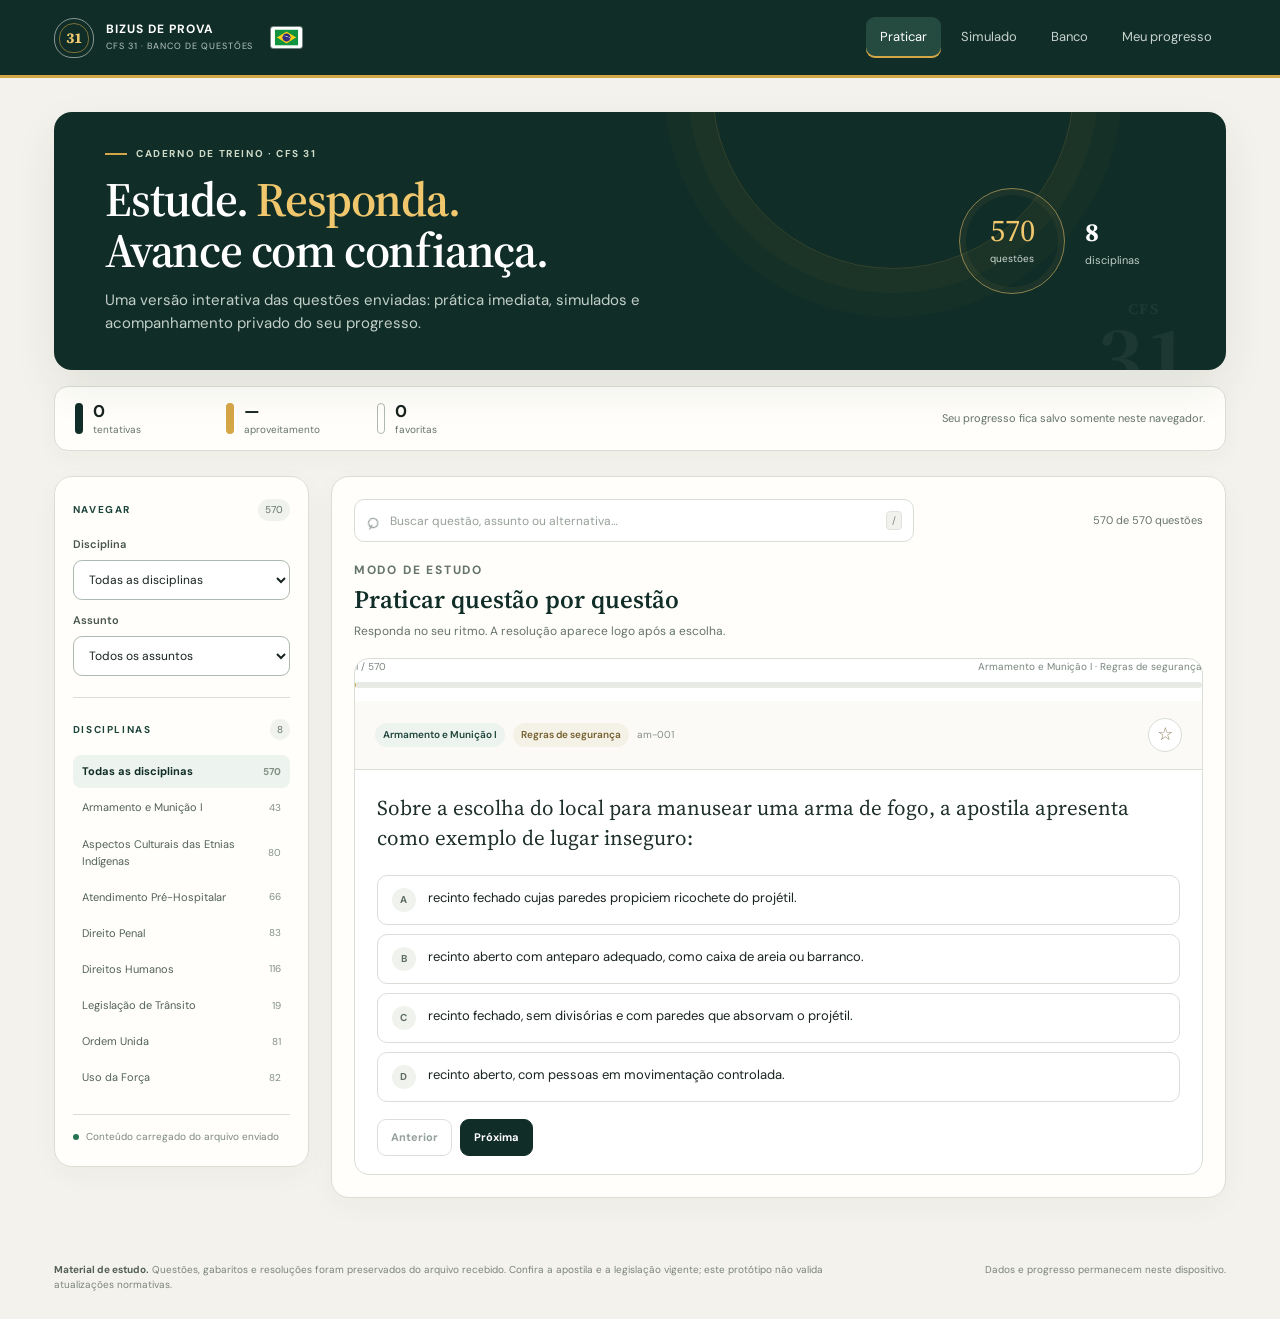
==== index.html @ 0a7d1562 "Publica app interativo de questões do CFS 31" ====
<!doctype html>
<html lang="pt-BR">
<head>
  <meta charset="utf-8">
  <meta name="viewport" content="width=device-width, initial-scale=1">
  <meta name="theme-color" content="#102d27">
  <meta name="description" content="Banco interativo de questões do CFS 31: pratique, faça simulados e acompanhe seu progresso.">
  <title>Banco de Questões — CFS 31</title>
  <link rel="icon" type="image/jpeg" href="assets/brazil-flag.jpg">
  <link rel="stylesheet" href="styles.css">
  <script defer src="app.js"></script>
</head>
<body>
  <header class="topbar">
    <a class="brand" href="#inicio" aria-label="Banco de Questões CFS 31, início">
      <span class="brand-mark"><span>31</span></span>
      <span class="brand-name"><strong>BIZUS DE PROVA</strong><small>CFS 31 · BANCO DE QUESTÕES</small></span>
      <img class="flag" src="assets/brazil-flag.jpg" alt="" width="33" height="23">
    </a>
    <nav class="main-nav" aria-label="Navegação principal">
      <button class="nav-tab is-active" type="button" aria-current="page" data-view="practice">Praticar</button>
      <button class="nav-tab" type="button" data-view="simulado">Simulado</button>
      <button class="nav-tab" type="button" data-view="bank">Banco</button>
      <button class="nav-tab" type="button" data-view="progress">Meu progresso</button>
    </nav>
  </header>

  <main id="inicio" class="page-shell">
    <section class="hero" aria-labelledby="hero-title">
      <div class="hero-copy">
        <p class="eyebrow"><span class="eyebrow-line"></span> CADERNO DE TREINO · CFS 31</p>
        <h1 id="hero-title">Estude. <em>Responda.</em><br>Avance com confiança.</h1>
        <p>Uma versão interativa das questões enviadas: prática imediata, simulados e acompanhamento privado do seu progresso.</p>
      </div>
      <div class="hero-score" aria-label="Quantidade de questões e disciplinas">
        <div class="hero-score-ring"><span id="hero-total">—</span><small>questões</small></div>
        <div class="hero-subjects"><strong id="hero-subjects">—</strong><span>disciplinas</span></div>
      </div>
      <div class="hero-index" aria-hidden="true">CFS<br><b>31</b></div>
    </section>

    <section class="quick-stats" aria-label="Resumo do seu progresso">
      <div class="quick-stat"><span class="stat-mark stat-mark-dark"></span><div><strong id="stat-attempted">0</strong><small>tentativas</small></div></div>
      <div class="quick-stat"><span class="stat-mark stat-mark-amber"></span><div><strong id="stat-accuracy">—</strong><small>aproveitamento</small></div></div>
      <div class="quick-stat"><span class="stat-mark stat-mark-outline"></span><div><strong id="stat-favorites">0</strong><small>favoritas</small></div></div>
      <div class="quick-stat"><span class="quick-note">Seu progresso fica salvo somente neste navegador.</span></div>
    </section>

    <div class="workspace">
      <aside class="side-panel" aria-label="Filtros e disciplinas">
        <div class="side-heading"><span class="side-kicker">NAVEGAR</span><span class="side-count" id="side-count">—</span></div>
        <label class="field-label" for="discipline-filter">Disciplina</label>
        <select id="discipline-filter" class="select-control">
          <option value="all">Todas as disciplinas</option>
        </select>
        <label class="field-label topic-filter-label" for="topic-filter">Assunto</label>
        <select id="topic-filter" class="select-control">
          <option value="all">Todos os assuntos</option>
        </select>
        <div class="side-divider"></div>
        <div class="side-heading"><span class="side-kicker">DISCIPLINAS</span><span class="side-count" id="side-total">—</span></div>
        <div id="discipline-list" class="discipline-list"></div>
        <div class="side-footer"><span class="side-footer-dot"></span> Conteúdo carregado do arquivo enviado</div>
      </aside>

      <section class="content-panel" aria-label="Área de estudo">
        <div class="content-toolbar">
          <div class="search-box">
            <span class="search-icon" aria-hidden="true">⌕</span>
            <label class="visually-hidden" for="question-search">Buscar questão, assunto ou alternativa</label>
            <input id="question-search" type="search" autocomplete="off" placeholder="Buscar questão, assunto ou alternativa…">
            <kbd>/</kbd>
          </div>
          <div class="result-count" id="result-count">Carregando o banco…</div>
        </div>
        <div id="load-status" class="load-status" role="status" aria-live="polite">Preparando as questões…</div>
        <div id="app-view" class="app-view" aria-live="polite"></div>
      </section>
    </div>
  </main>

  <footer class="site-footer">
    <p><strong>Material de estudo.</strong> Questões, gabaritos e resoluções foram preservados do arquivo recebido. Confira a apostila e a legislação vigente; este protótipo não valida atualizações normativas.</p>
    <span>Dados e progresso permanecem neste dispositivo.</span>
  </footer>
</body>
</html>
---- styles.css ----
@import url('https://fonts.googleapis.com/css2?family=DM+Sans:wght@400;500;600;700&family=Source+Serif+4:wght@500;600;700&display=swap');
:root{--forest:#102d27;--forest-2:#1d443b;--paper:#f4f2ec;--white:#fffefa;--ink:#18231f;--muted:#65736d;--line:#d9ded7;--line-dark:#aeb9b1;--amber:#d5a646;--amber-soft:#f6edda;--green:#267352;--green-soft:#e4f2e8;--red:#a4493c;--red-soft:#f9eae6;--shadow:0 18px 44px rgba(16,45,39,.08);--radius:18px;--sans:'DM Sans',system-ui,-apple-system,'Segoe UI',sans-serif;--serif:'Source Serif 4',Georgia,serif}
*{box-sizing:border-box}html{scroll-behavior:smooth}body{margin:0;background:var(--paper);color:var(--ink);font-family:var(--sans);font-size:15px;line-height:1.55}button,input,select{font:inherit}button{color:inherit}.topbar{height:78px;padding:0 clamp(18px,4.2vw,64px);background:var(--forest);color:#fff;display:flex;align-items:center;justify-content:space-between;gap:28px;border-bottom:3px solid var(--amber)}.brand{display:flex;align-items:center;gap:12px;color:inherit;text-decoration:none;min-width:max-content}.brand-mark{width:40px;height:40px;border:1px solid rgba(255,255,255,.5);border-radius:50% 50% 45% 45%;display:grid;place-items:center;position:relative;color:#f2cc72;font-family:var(--serif);font-weight:700;font-size:15px}.brand-mark:after{content:"";position:absolute;inset:4px;border:1px solid rgba(213,166,70,.55);border-radius:50% 50% 44% 44%}.brand-name{display:grid;line-height:1.15;letter-spacing:.07em}.brand-name strong{font-size:12px}.brand-name small{font-size:9px;color:#b9c9c2;letter-spacing:.11em;margin-top:4px}.flag{object-fit:cover;border:1px solid rgba(255,255,255,.4);border-radius:3px;margin-left:4px}.main-nav{display:flex;align-items:center;gap:6px}.nav-tab{border:0;background:transparent;color:#c7d3cd;padding:10px 14px;border-radius:9px;font-size:13px;cursor:pointer;transition:background .16s,color .16s}.nav-tab:hover,.nav-tab.is-active{background:#254a40;color:#fff}.nav-tab.is-active{box-shadow:inset 0 -2px var(--amber)}.page-shell{max-width:1440px;margin:auto;padding:34px clamp(18px,4.2vw,64px) 64px}.hero{position:relative;overflow:hidden;min-height:250px;padding:34px clamp(24px,4vw,54px);border-radius:var(--radius);background:var(--forest);color:#fff;display:flex;align-items:center;justify-content:space-between;gap:30px;box-shadow:var(--shadow)}.hero:before{content:"";position:absolute;width:360px;height:360px;border:1px solid rgba(213,166,70,.18);border-radius:50%;right:13%;top:-205px;box-shadow:0 0 0 24px rgba(213,166,70,.035),0 0 0 48px rgba(213,166,70,.025)}.hero-copy,.hero-score{position:relative;z-index:1}.eyebrow,.side-kicker{font-size:10px;letter-spacing:.16em;font-weight:700}.eyebrow{display:flex;align-items:center;gap:9px;color:#cfdbc9;margin:0 0 12px}.eyebrow-line{display:inline-block;width:22px;height:2px;background:var(--amber)}h1,h2,h3,p{margin-top:0}.hero h1{font-family:var(--serif);font-size:clamp(30px,4vw,48px);line-height:1.08;letter-spacing:-.025em;margin:0 0 12px;font-weight:600}.hero h1 em{color:#f0c76d;font-style:normal}.hero-copy>p:last-child{color:#c2d0c8;margin:0;max-width:590px}.hero-score{display:flex;align-items:center;gap:20px;margin-right:35px}.hero-score-ring{width:106px;height:106px;border:1px solid rgba(240,199,109,.55);border-radius:50%;display:flex;flex-direction:column;align-items:center;justify-content:center;box-shadow:inset 0 0 0 6px rgba(240,199,109,.05)}.hero-score-ring span{font-family:var(--serif);font-size:31px;line-height:1;color:#f0c76d}.hero-score-ring small{font-size:10px;color:#ced8d2;margin-top:5px}.hero-subjects{display:grid}.hero-subjects strong{font-family:var(--serif);font-size:26px;color:#fff}.hero-subjects span{font-size:11px;color:#bfcdc5}.hero-index{position:absolute;right:35px;bottom:-27px;font-family:var(--serif);font-size:15px;line-height:.9;letter-spacing:.08em;color:rgba(255,255,255,.055);font-weight:700;text-align:center}.hero-index b{font-size:90px}.quick-stats{margin:16px 0 25px;padding:15px 20px;background:var(--white);border:1px solid var(--line);border-radius:14px;display:flex;align-items:center;gap:clamp(18px,4vw,58px);box-shadow:0 6px 24px rgba(16,45,39,.035)}.quick-stat{display:flex;align-items:center;gap:10px;min-width:100px}.stat-mark{width:8px;height:31px;border-radius:4px;background:var(--forest)}.stat-mark-amber{background:var(--amber)}.stat-mark-outline{background:transparent;border:1px solid var(--line-dark)}.quick-stat div{display:grid;line-height:1.1}.quick-stat strong{font-size:17px}.quick-stat small{font-size:10px;color:var(--muted);margin-top:4px}.quick-note{font-size:11px;color:var(--muted)}.quick-stat:last-child{margin-left:auto}.workspace{display:grid;grid-template-columns:255px minmax(0,1fr);gap:22px;align-items:start}.side-panel,.content-panel{background:var(--white);border:1px solid var(--line);border-radius:var(--radius);box-shadow:0 8px 28px rgba(16,45,39,.035)}.side-panel{padding:22px 18px;position:sticky;top:18px}.side-heading{display:flex;align-items:center;justify-content:space-between;margin-bottom:15px}.side-kicker{color:var(--forest-2)}.side-count{font-size:10px;color:var(--muted);background:#f0f2ed;padding:3px 7px;border-radius:20px}.field-label{display:block;font-size:11px;font-weight:600;color:#47554e;margin-bottom:7px}.select-control{width:100%;background:#fff;border:1px solid var(--line-dark);border-radius:9px;padding:10px 34px 10px 11px;color:var(--ink);font-size:12px;outline:none}.select-control:focus,.search-box:focus-within{border-color:var(--forest-2);box-shadow:0 0 0 3px rgba(38,115,82,.1)}.side-divider{height:1px;background:var(--line);margin:21px 0}.discipline-list{display:grid;gap:3px}.discipline-item{display:flex;align-items:center;justify-content:space-between;width:100%;padding:8px 9px;border:0;border-radius:8px;background:transparent;text-align:left;color:#52615a;font-size:11px;cursor:pointer;transition:background .14s,color .14s}.discipline-item:hover,.discipline-item.is-selected{background:#edf3ee;color:var(--forest);font-weight:700}.discipline-item span:first-child{max-width:178px}.discipline-item span:last-child{color:#829087;font-size:10px}.side-footer{border-top:1px solid var(--line);margin-top:20px;padding-top:14px;color:#7b8780;font-size:10px;display:flex;align-items:center;gap:7px}.side-footer-dot{width:6px;height:6px;border-radius:50%;background:var(--green)}.content-panel{padding:22px;min-height:570px}.content-toolbar{display:flex;align-items:center;justify-content:space-between;gap:18px;margin-bottom:19px}.search-box{width:min(560px,100%);height:43px;display:flex;align-items:center;gap:9px;padding:0 11px;border:1px solid var(--line);border-radius:10px;background:#fff;transition:box-shadow .16s,border .16s}.search-icon{font-size:22px;line-height:1;color:#77847c;transform:rotate(-15deg)}.search-box input{flex:1;min-width:0;border:0;outline:0;background:transparent;color:var(--ink);font-size:12px}.search-box input::placeholder{color:#96a098}.search-box kbd{font:10px var(--sans);color:#7c877f;background:#f1f2ed;border:1px solid #e0e3dd;border-radius:4px;padding:2px 5px}.result-count{font-size:11px;color:var(--muted);white-space:nowrap}.load-status{font-size:12px;color:var(--muted);padding:18px 0}.load-status:empty{display:none}.app-view{min-height:450px}.page-heading{display:flex;align-items:flex-end;justify-content:space-between;gap:15px;margin:1px 0 18px}.page-heading h2{font-family:var(--serif);font-weight:600;font-size:25px;margin:0 0 3px;color:var(--forest)}.page-heading p{margin:0;color:var(--muted);font-size:12px}.eyebrow-dark{font-size:9px;letter-spacing:.15em;font-weight:700;color:#7b897f;margin:0 0 7px}.question-card{border:1px solid var(--line);border-radius:15px;overflow:hidden;background:#fff}.question-top{padding:17px 20px;border-bottom:1px solid var(--line);display:flex;align-items:center;justify-content:space-between;gap:12px;background:#fbfaf6}.question-meta{display:flex;align-items:center;gap:8px;flex-wrap:wrap}.pill{font-size:10px;font-weight:600;padding:4px 8px;border-radius:30px;background:#edf3ee;color:var(--forest-2)}.pill.topic{background:#f4f1e7;color:#75602d}.question-id{font-size:10px;color:#849087;font-variant-numeric:tabular-nums}.favorite-button{width:34px;height:34px;border:1px solid var(--line);border-radius:50%;background:#fff;color:#8e8061;font-size:18px;cursor:pointer}.favorite-button.is-favorite{color:#bd8c25;border-color:#d9bb78;background:#fff9e8}.question-body{padding:23px 22px 18px}.question-text{font-family:var(--serif);font-size:21px;line-height:1.45;color:#1f3029;margin:0 0 21px}.options-list{display:grid;gap:9px}.option-button{width:100%;display:flex;gap:12px;align-items:flex-start;text-align:left;padding:12px 14px;border:1px solid var(--line);border-radius:10px;background:#fff;cursor:pointer;font-size:13px;line-height:1.5;transition:border .14s,background .14s,transform .14s}.option-button:hover:not(:disabled){border-color:#8ca99b;background:#fbfdfb;transform:translateY(-1px)}.option-letter{flex:none;width:24px;height:24px;border-radius:50%;display:grid;place-items:center;background:#f0f2ed;color:#5d6c64;font-size:10px;font-weight:700}.option-button.is-correct{border-color:#6ca883;background:var(--green-soft)}.option-button.is-correct .option-letter{background:var(--green);color:#fff}.option-button.is-wrong{border-color:#d59587;background:var(--red-soft)}.option-button.is-wrong .option-letter{background:var(--red);color:#fff}.option-button:disabled{cursor:default;color:var(--ink)}.feedback{margin-top:16px;padding:15px 16px;border-radius:10px;border-left:3px solid var(--green);background:var(--green-soft)}.feedback.is-wrong{border-left-color:var(--red);background:var(--red-soft)}.feedback-title{font-size:12px;font-weight:700;margin:0 0 7px}.feedback-copy{font-size:12px;color:#3e4d45;margin:0;white-space:normal}.explanation{margin-top:12px;padding-top:11px;border-top:1px solid rgba(16,45,39,.13)}.explanation h3{font-size:10px;letter-spacing:.09em;text-transform:uppercase;color:#506257;margin:0 0 5px}.explanation p{font-size:12px;color:#435149;margin:0 0 9px;line-height:1.6}.explanation p:last-child{margin-bottom:0}.explanation mark{background:#f4dda3;color:inherit;padding:0 2px;border-radius:2px}.question-actions{display:flex;align-items:center;justify-content:space-between;gap:10px;margin-top:17px}.button-row{display:flex;gap:8px;align-items:center}.button{border:1px solid var(--line-dark);border-radius:9px;background:#fff;color:var(--forest);padding:9px 13px;font-size:11px;font-weight:700;cursor:pointer;transition:transform .14s,background .14s,border .14s}.button:hover{background:#f3f6f2;border-color:#82998e;transform:translateY(-1px)}.button.primary{background:var(--forest);color:#fff;border-color:var(--forest)}.button.primary:hover{background:var(--forest-2)}.button.amber{background:var(--amber-soft);border-color:#ead7aa;color:#70561d}.button:disabled{opacity:.45;cursor:not-allowed;transform:none}.progress-track{height:6px;border-radius:9px;background:#e8ebe5;overflow:hidden;margin:0 0 13px}.progress-fill{height:100%;background:var(--amber);border-radius:9px;transition:width .2s}.practice-caption{display:flex;align-items:center;justify-content:space-between;font-size:10px;color:#78857c;margin:0 0 7px}.empty-state{padding:35px 20px;text-align:center;border:1px dashed var(--line-dark);border-radius:14px;color:var(--muted);background:#fcfbf7}.empty-state strong{display:block;font-family:var(--serif);font-size:20px;color:var(--forest);margin-bottom:5px}.config-card{padding:21px;border:1px solid var(--line);border-radius:14px;background:#fcfbf7;max-width:620px}.config-grid{display:grid;grid-template-columns:1fr 1fr;gap:15px;margin:17px 0}.config-field label{display:block;font-size:10px;font-weight:700;color:#4e5c54;margin-bottom:6px}.config-field select{width:100%;border:1px solid var(--line-dark);border-radius:8px;background:#fff;padding:10px;font-size:12px}.check-line{display:flex;align-items:flex-start;gap:9px;color:#536057;font-size:12px;margin:13px 0 18px}.check-line input{margin-top:3px;accent-color:var(--forest)}.simulation-progress{margin-bottom:14px;padding:11px 14px;border-radius:10px;background:#f4f5f0;display:flex;justify-content:space-between;font-size:11px;color:#59675f}.bank-list{display:grid;gap:10px}.bank-entry{border:1px solid var(--line);border-radius:12px;background:#fff;overflow:hidden}.bank-summary{display:flex;align-items:flex-start;gap:13px;padding:15px;cursor:pointer;list-style:none}.bank-summary::-webkit-details-marker{display:none}.bank-summary:before{content:"+";color:#a18442;font-weight:700;font-size:18px;line-height:1}.bank-entry[open] .bank-summary:before{content:"−"}.bank-summary-main{flex:1;min-width:0}.bank-meta{display:flex;gap:7px;flex-wrap:wrap;margin-bottom:6px}.bank-question{font-family:var(--serif);font-size:15px;line-height:1.4;color:#273a32;margin:0}.bank-detail{padding:0 15px 16px 43px}.bank-detail .options-list{gap:6px}.bank-detail .option-button{font-size:11px;padding:9px 10px}.bank-detail .option-letter{width:20px;height:20px}.bank-detail .explanation{padding:12px;background:#faf9f4;border-radius:8px;border:1px solid #eeece3}.bank-tools{display:flex;gap:7px;align-items:center}.pagination{display:flex;align-items:center;justify-content:center;gap:7px;margin:17px 0 3px}.pagination span{font-size:11px;color:var(--muted);padding:0 5px}.metric-grid{display:grid;grid-template-columns:repeat(3,1fr);gap:11px;margin-bottom:18px}.metric-card{padding:15px;border:1px solid var(--line);border-radius:12px;background:#fbfaf6}.metric-card small{display:block;font-size:10px;color:var(--muted);margin-bottom:5px}.metric-card strong{font-family:var(--serif);font-size:28px;color:var(--forest)}.progress-panel{padding:18px;border:1px solid var(--line);border-radius:13px;background:#fff;margin-bottom:16px}.progress-panel h3{font-family:var(--serif);font-size:18px;margin:0 0 13px;color:var(--forest)}.subject-progress{display:grid;gap:11px}.subject-progress-row{display:grid;grid-template-columns:minmax(120px,220px) 1fr 70px;align-items:center;gap:12px;font-size:11px}.subject-progress-row strong{font-weight:600;overflow:hidden;text-overflow:ellipsis;white-space:nowrap}.subject-progress-row .progress-track{margin:0;height:7px}.subject-progress-row span:last-child{text-align:right;color:var(--muted);font-size:10px}.favorite-list{display:grid;gap:8px}.favorite-row{display:flex;align-items:center;justify-content:space-between;gap:10px;padding:11px 12px;background:#fbfaf6;border-radius:9px;border:1px solid var(--line)}.favorite-row p{font-family:var(--serif);font-size:13px;margin:0;flex:1}.favorite-row small{display:block;color:var(--muted);font:10px var(--sans);margin-bottom:3px}.site-footer{max-width:1440px;margin:0 auto;padding:0 clamp(18px,4.2vw,64px) 26px;display:flex;justify-content:space-between;gap:20px;color:#79847c;font-size:10px}.site-footer p{max-width:800px;margin:0}.site-footer strong{color:#526057}.site-footer span{white-space:nowrap}.visually-hidden{position:absolute;width:1px;height:1px;padding:0;margin:-1px;overflow:hidden;clip:rect(0,0,0,0);white-space:nowrap;border:0}.sr-only{position:absolute;width:1px;height:1px;padding:0;margin:-1px;overflow:hidden;clip:rect(0,0,0,0);white-space:nowrap;border:0}
@media(max-width:940px){.topbar{height:auto;min-height:74px;flex-wrap:wrap;padding:13px 20px;gap:12px}.main-nav{width:100%;overflow:auto}.nav-tab{white-space:nowrap;flex:1;padding:9px 8px}.workspace{grid-template-columns:215px minmax(0,1fr);gap:14px}.side-panel{padding:18px 13px}.content-panel{padding:17px}.hero-score{margin-right:0}.hero-index{right:14px}.quick-stats{gap:22px}.quick-stat:last-child{display:none}}
@media(max-width:680px){body{font-size:14px}.topbar{padding:12px 14px}.brand-mark{width:35px;height:35px}.brand-name strong{font-size:11px}.main-nav{gap:3px}.nav-tab{font-size:11px;padding:9px 7px}.page-shell{padding:18px 13px 35px}.hero{min-height:230px;padding:25px 20px;align-items:flex-start;flex-direction:column;gap:20px}.hero h1{font-size:34px}.hero-copy>p:last-child{font-size:12px;max-width:370px}.hero-score{gap:12px}.hero-score-ring{width:76px;height:76px}.hero-score-ring span{font-size:24px}.hero-index{right:16px;bottom:-20px}.hero-index b{font-size:73px}.quick-stats{padding:12px 10px;justify-content:space-between;gap:7px;margin:12px 0 15px}.quick-stat{min-width:0;gap:6px}.stat-mark{height:26px;width:5px}.quick-stat strong{font-size:14px}.quick-stat small{font-size:9px}.workspace{display:flex;flex-direction:column;gap:13px}.side-panel{position:static;width:100%;padding:14px;border-radius:13px}.side-heading{margin-bottom:10px}.side-divider{margin:12px 0}.discipline-list{display:flex;overflow-x:auto;gap:5px;padding:2px 0 7px}.discipline-item{flex:none;width:auto;max-width:230px;padding:7px 9px;border:1px solid var(--line);font-size:10px}.discipline-item span:first-child{max-width:165px}.discipline-item span:last-child{margin-left:7px}.side-footer{margin-top:8px;padding-top:9px}.content-panel{width:100%;padding:14px;border-radius:13px;min-height:500px}.content-toolbar{display:grid;gap:7px;margin-bottom:12px}.search-box{width:100%;height:42px}.result-count{font-size:10px}.app-view{min-height:420px}.page-heading{align-items:flex-start;flex-direction:column;margin-bottom:13px}.page-heading h2{font-size:23px}.question-top{padding:12px}.question-body{padding:17px 13px}.question-text{font-size:18px}.option-button{font-size:12px;padding:10px}.question-actions{align-items:flex-start;flex-direction:column}.question-actions>.button-row{width:100%;justify-content:space-between}.question-actions>.button{align-self:stretch}.config-grid{grid-template-columns:1fr}.metric-grid{gap:7px}.metric-card{padding:10px}.metric-card strong{font-size:23px}.metric-card small{font-size:9px}.subject-progress-row{grid-template-columns:minmax(90px,130px) 1fr 58px;gap:7px;font-size:10px}.bank-summary{padding:12px}.bank-question{font-size:14px}.bank-detail{padding:0 12px 13px}.site-footer{padding:0 15px 20px;display:grid;gap:8px;font-size:9px}.site-footer span{white-space:normal}}
@media(prefers-reduced-motion:reduce){*,*::before,*::after{scroll-behavior:auto!important;transition:none!important;animation:none!important}}

/* Respostas acessíveis: texto além da cor e estado neutro no simulado. */
.topic-filter-label{margin-top:12px}
.option-status{margin-left:auto;flex:none;font:700 10px/1.2 var(--sans);letter-spacing:.02em;color:var(--green-800,#17463b);text-align:right}
.option-button.is-selected{border-color:#9a874e;background:#f8f2df}
.option-button.is-selected .option-letter{background:#806a34;color:#fff}
@media(max-width:680px){.option-status{font-size:9px}}
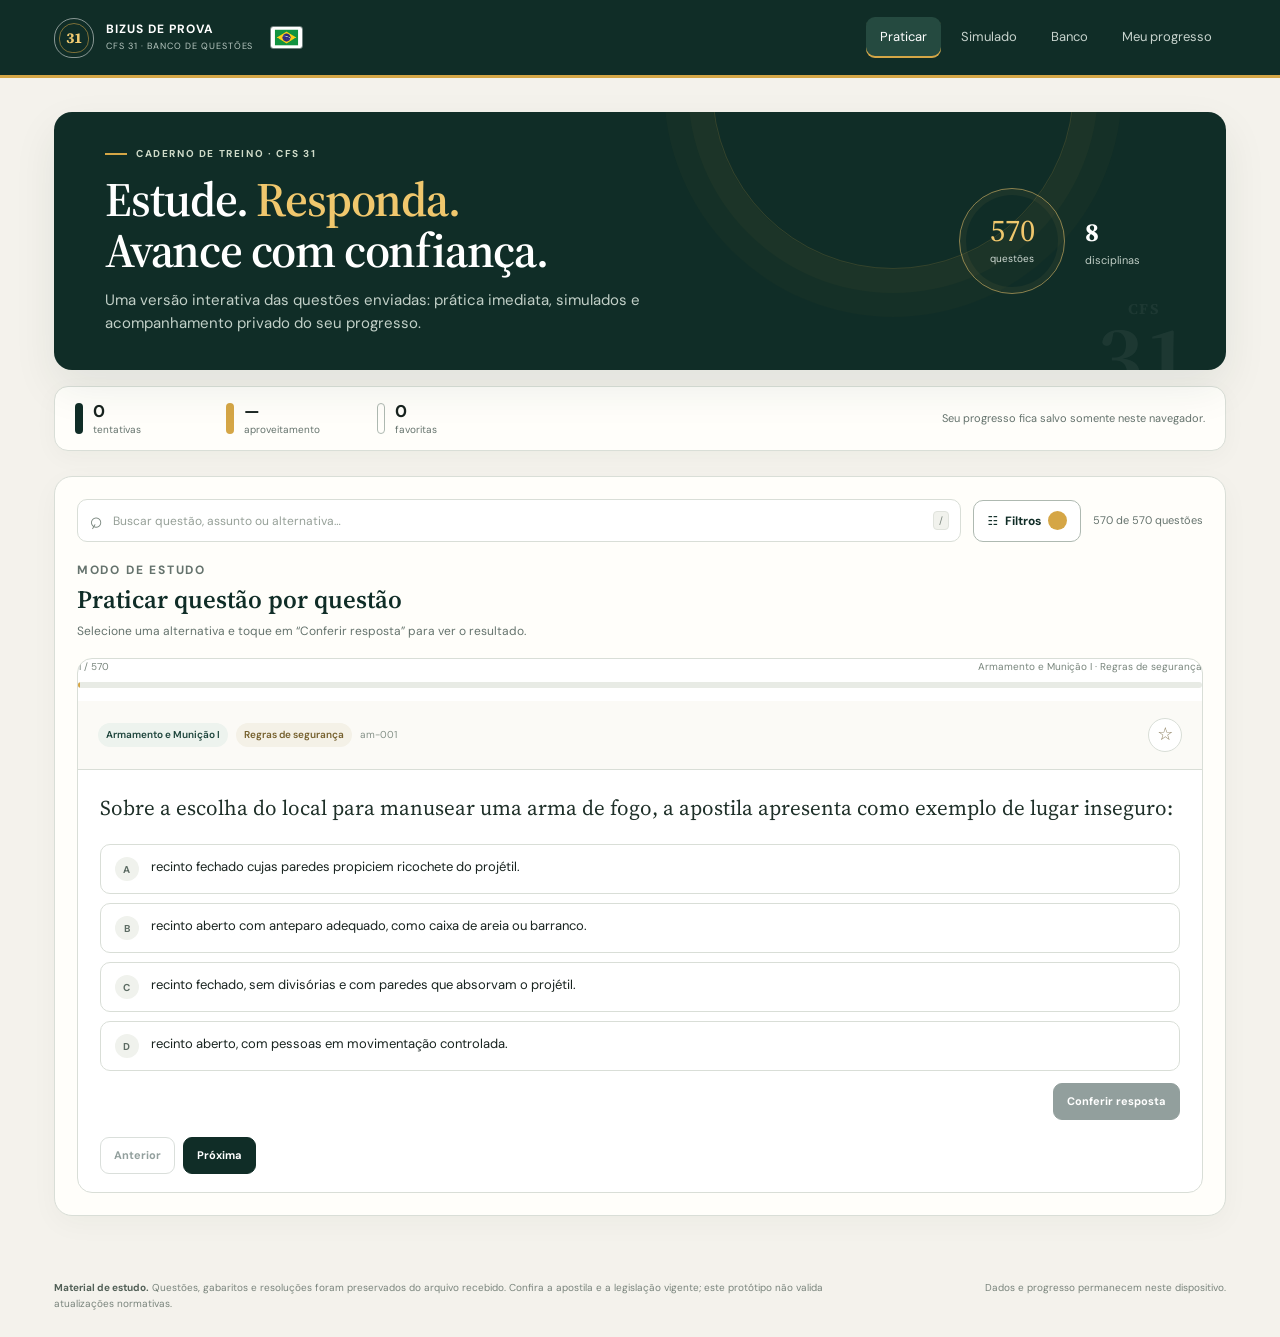
==== commit 319f6062: "Improve question flow and compact filters" ====
--- a/index.html
+++ b/index.html
@@ -47,22 +47,6 @@
     </section>
 
     <div class="workspace">
-      <aside class="side-panel" aria-label="Filtros e disciplinas">
-        <div class="side-heading"><span class="side-kicker">NAVEGAR</span><span class="side-count" id="side-count">—</span></div>
-        <label class="field-label" for="discipline-filter">Disciplina</label>
-        <select id="discipline-filter" class="select-control">
-          <option value="all">Todas as disciplinas</option>
-        </select>
-        <label class="field-label topic-filter-label" for="topic-filter">Assunto</label>
-        <select id="topic-filter" class="select-control">
-          <option value="all">Todos os assuntos</option>
-        </select>
-        <div class="side-divider"></div>
-        <div class="side-heading"><span class="side-kicker">DISCIPLINAS</span><span class="side-count" id="side-total">—</span></div>
-        <div id="discipline-list" class="discipline-list"></div>
-        <div class="side-footer"><span class="side-footer-dot"></span> Conteúdo carregado do arquivo enviado</div>
-      </aside>
-
       <section class="content-panel" aria-label="Área de estudo">
         <div class="content-toolbar">
           <div class="search-box">
@@ -71,6 +55,19 @@
             <input id="question-search" type="search" autocomplete="off" placeholder="Buscar questão, assunto ou alternativa…">
             <kbd>/</kbd>
           </div>
+          <details class="filter-control" id="filter-control">
+            <summary class="filter-trigger" id="filter-trigger" aria-controls="filter-popover">
+              <span aria-hidden="true">☷</span><span>Filtros</span><span class="active-filter-count" id="active-filter-count" hidden></span>
+            </summary>
+            <div class="filter-popover" id="filter-popover">
+              <p class="filter-popover-title">Refinar questões</p>
+              <label class="field-label" for="discipline-filter">Disciplina</label>
+              <select id="discipline-filter" class="select-control"><option value="all">Todas as disciplinas</option></select>
+              <label class="field-label topic-filter-label" for="topic-filter">Assunto</label>
+              <select id="topic-filter" class="select-control"><option value="all">Todos os assuntos</option></select>
+              <button class="filter-clear" id="clear-filters" type="button">Limpar filtros</button>
+            </div>
+          </details>
           <div class="result-count" id="result-count">Carregando o banco…</div>
         </div>
         <div id="load-status" class="load-status" role="status" aria-live="polite">Preparando as questões…</div>
--- a/styles.css
+++ b/styles.css
@@ -11,3 +11,37 @@
 .option-button.is-selected{border-color:#9a874e;background:#f8f2df}
 .option-button.is-selected .option-letter{background:#806a34;color:#fff}
 @media(max-width:680px){.option-status{font-size:9px}}
+
+/* Atualização: barra de filtros compacta e resposta por confirmação explícita. */
+.workspace{grid-template-columns:minmax(0,1fr)}
+.content-toolbar{display:grid;grid-template-columns:minmax(0,1fr) auto auto;grid-template-areas:"search filter count";align-items:center;gap:12px;position:relative}
+.search-box{grid-area:search;width:100%;max-width:none}
+.filter-control{grid-area:filter;position:relative;z-index:12}
+.filter-trigger{display:flex;align-items:center;justify-content:center;gap:7px;min-height:42px;padding:0 13px;border:1px solid var(--line-dark);border-radius:10px;background:#fff;color:var(--forest);font-size:12px;font-weight:700;cursor:pointer;list-style:none;white-space:nowrap}
+.filter-trigger::-webkit-details-marker{display:none}
+.filter-trigger:hover,.filter-control[open] .filter-trigger{border-color:var(--forest-2);background:#f4f7f3}
+.filter-trigger:focus-visible,.filter-clear:focus-visible,.bank-answer-actions .button:focus-visible,.answer-submit-row .button:focus-visible{outline:3px solid rgba(38,115,82,.3);outline-offset:2px}
+.active-filter-count{display:inline-grid;place-items:center;min-width:19px;height:19px;padding:0 5px;border-radius:20px;background:var(--amber);color:#18231f;font-size:10px}
+.filter-popover{display:none;position:absolute;top:calc(100% + 8px);right:0;width:min(330px,calc(100vw - 36px));padding:17px;border:1px solid var(--line);border-radius:13px;background:var(--white);box-shadow:0 18px 42px rgba(16,45,39,.17)}
+.filter-control[open] .filter-popover{display:grid;gap:8px}
+.filter-popover-title{margin:0 0 3px;font-family:var(--serif);font-size:17px;font-weight:600;color:var(--forest)}
+.filter-popover .field-label{margin:3px 0 0}
+.filter-popover .select-control{font-size:13px}
+.filter-clear{justify-self:start;padding:7px 0;border:0;background:transparent;color:var(--forest-2);font-size:11px;font-weight:700;text-decoration:underline;text-underline-offset:3px;cursor:pointer}
+.result-count{grid-area:count}
+.answer-submit-row{display:flex;justify-content:flex-end;margin-top:12px}
+.bank-answer-actions{display:flex;flex-wrap:wrap;gap:8px;margin:12px 0 3px}
+.bank-prompt{margin:3px 0 9px;color:var(--muted);font-size:12px}
+.feedback.is-wrong .incorrect-answer{margin:0 0 7px}
+.incorrect-fragment{padding:0 2px;border-radius:2px;background:#f7d9d4;color:#8f3128;text-decoration:line-through;text-decoration-color:#a43c32;text-decoration-thickness:2px;-webkit-box-decoration-break:clone;box-decoration-break:clone}
+@media(max-width:680px){
+  .workspace{display:flex;flex-direction:column}
+  .content-toolbar{grid-template-columns:auto minmax(0,1fr);grid-template-areas:"filter count" "search search";gap:9px;margin-bottom:14px}
+  .filter-trigger{min-height:39px;padding:0 12px}
+  .result-count{text-align:right}
+  .filter-popover{right:auto;left:0;max-width:calc(100vw - 28px)}
+  .answer-submit-row{justify-content:stretch}
+  .answer-submit-row .button{width:100%}
+  .bank-answer-actions{display:grid;grid-template-columns:1fr}
+  .bank-answer-actions .button{width:100%}
+}
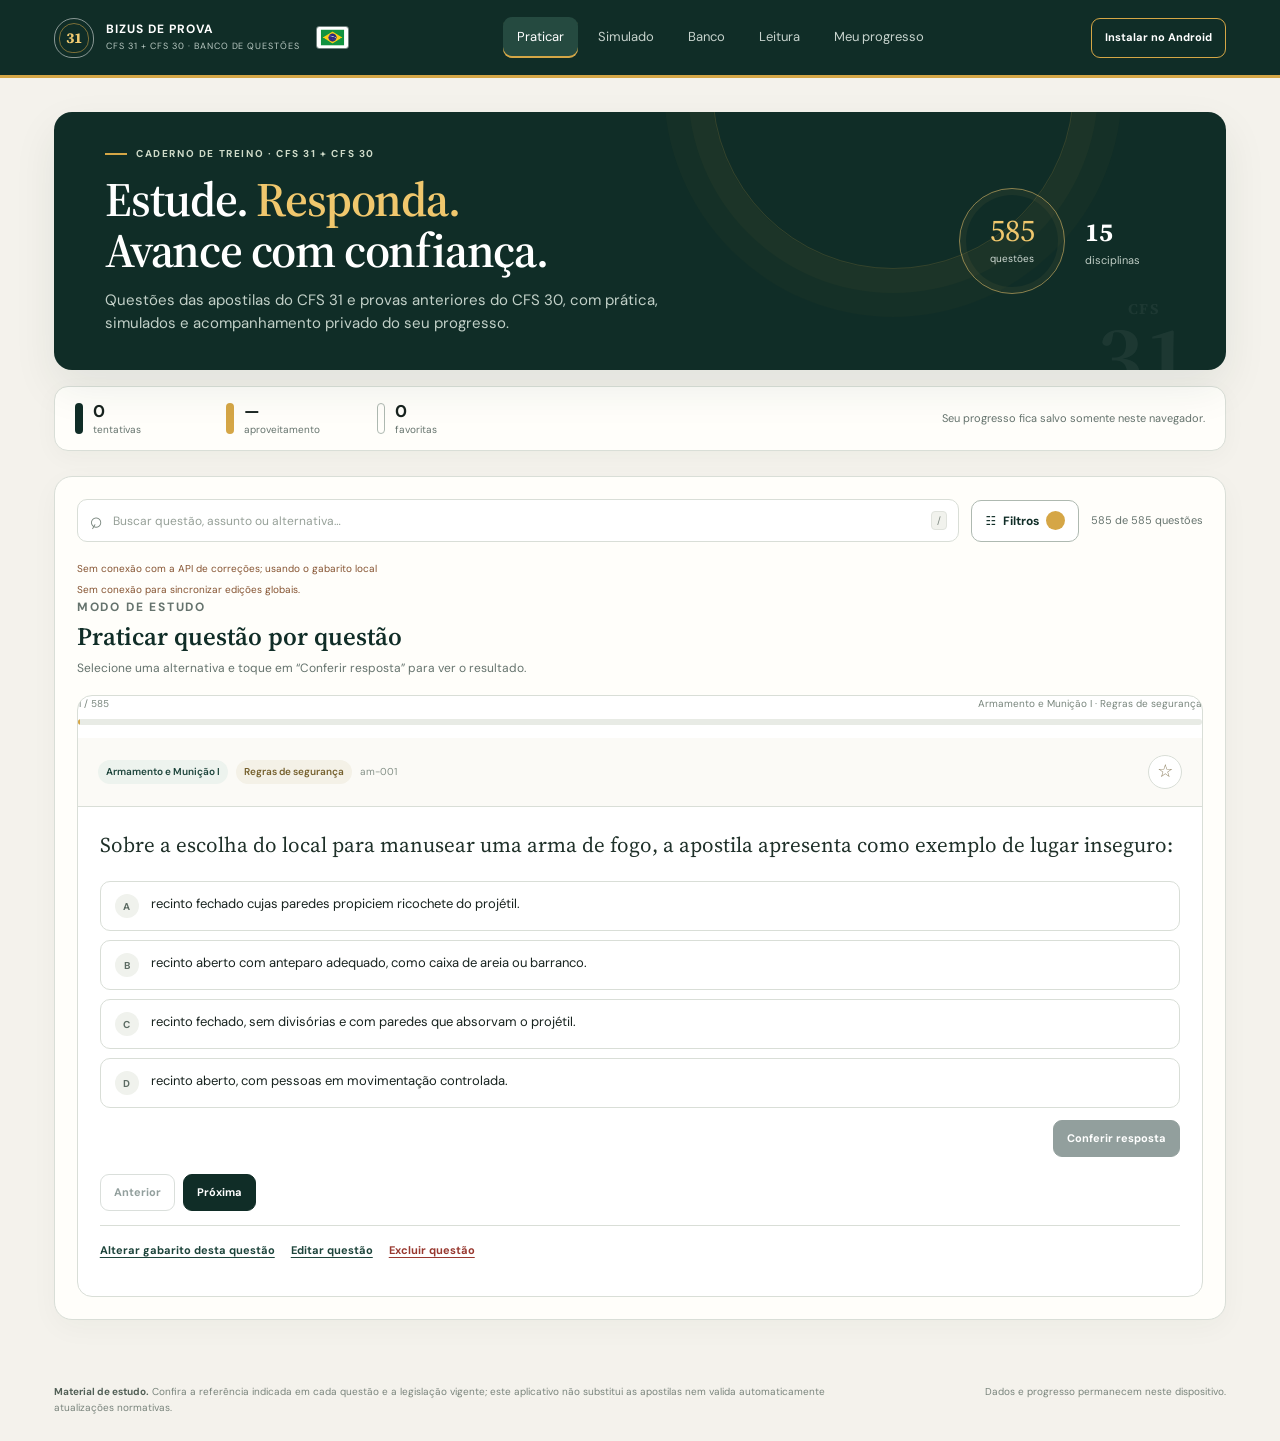
==== commit eb05a060: "Add Android reader and global question collaboration" ====
--- a/index.html
+++ b/index.html
@@ -4,33 +4,42 @@
   <meta charset="utf-8">
   <meta name="viewport" content="width=device-width, initial-scale=1">
   <meta name="theme-color" content="#102d27">
-  <meta name="description" content="Banco interativo de questões do CFS 31: pratique, faça simulados e acompanhe seu progresso.">
-  <title>Banco de Questões — CFS 31</title>
+  <meta name="application-name" content="Questões Manus — CFS 31">
+  <meta name="mobile-web-app-capable" content="yes">
+  <meta name="description" content="Banco interativo de questões do CFS 31 e coleção de provas anteriores do CFS 30.">
+  <title>Banco de Questões — CFS 31 + CFS 30</title>
+  <link rel="manifest" href="manifest.webmanifest">
+  <link rel="apple-touch-icon" href="assets/icon-192.png">
+  <link rel="icon" type="image/svg+xml" href="assets/cfs31-icon.svg">
   <link rel="icon" type="image/jpeg" href="assets/brazil-flag.jpg">
   <link rel="stylesheet" href="styles.css">
+  <script defer src="answer-key-client.js"></script>
+  <script defer src="question-collaboration.js"></script>
   <script defer src="app.js"></script>
 </head>
 <body>
   <header class="topbar">
     <a class="brand" href="#inicio" aria-label="Banco de Questões CFS 31, início">
       <span class="brand-mark"><span>31</span></span>
-      <span class="brand-name"><strong>BIZUS DE PROVA</strong><small>CFS 31 · BANCO DE QUESTÕES</small></span>
+      <span class="brand-name"><strong>BIZUS DE PROVA</strong><small>CFS 31 + CFS 30 · BANCO DE QUESTÕES</small></span>
       <img class="flag" src="assets/brazil-flag.jpg" alt="" width="33" height="23">
     </a>
     <nav class="main-nav" aria-label="Navegação principal">
       <button class="nav-tab is-active" type="button" aria-current="page" data-view="practice">Praticar</button>
       <button class="nav-tab" type="button" data-view="simulado">Simulado</button>
       <button class="nav-tab" type="button" data-view="bank">Banco</button>
+      <button class="nav-tab" type="button" data-view="reader">Leitura</button>
       <button class="nav-tab" type="button" data-view="progress">Meu progresso</button>
     </nav>
+    <button class="install-app-button" id="install-app" type="button">Instalar no Android</button>
   </header>
 
   <main id="inicio" class="page-shell">
     <section class="hero" aria-labelledby="hero-title">
       <div class="hero-copy">
-        <p class="eyebrow"><span class="eyebrow-line"></span> CADERNO DE TREINO · CFS 31</p>
+        <p class="eyebrow"><span class="eyebrow-line"></span> CADERNO DE TREINO · CFS 31 + CFS 30</p>
         <h1 id="hero-title">Estude. <em>Responda.</em><br>Avance com confiança.</h1>
-        <p>Uma versão interativa das questões enviadas: prática imediata, simulados e acompanhamento privado do seu progresso.</p>
+        <p>Questões das apostilas do CFS 31 e provas anteriores do CFS 30, com prática, simulados e acompanhamento privado do seu progresso.</p>
       </div>
       <div class="hero-score" aria-label="Quantidade de questões e disciplinas">
         <div class="hero-score-ring"><span id="hero-total">—</span><small>questões</small></div>
@@ -61,23 +70,122 @@
             </summary>
             <div class="filter-popover" id="filter-popover">
               <p class="filter-popover-title">Refinar questões</p>
+              <label class="field-label" for="collection-filter">Coleção</label>
+              <select id="collection-filter" class="select-control"><option value="all">Todas as coleções</option></select>
               <label class="field-label" for="discipline-filter">Disciplina</label>
               <select id="discipline-filter" class="select-control"><option value="all">Todas as disciplinas</option></select>
               <label class="field-label topic-filter-label" for="topic-filter">Assunto</label>
               <select id="topic-filter" class="select-control"><option value="all">Todos os assuntos</option></select>
+              <label class="field-label topic-filter-label" for="bank-status-filter">Situação no Banco</label>
+              <select id="bank-status-filter" class="select-control">
+                <option value="active">Ativas e pendentes</option>
+                <option value="pending">Aguardando gabarito</option>
+                <option value="archived">Arquivadas</option>
+                <option value="all">Todas</option>
+              </select>
               <button class="filter-clear" id="clear-filters" type="button">Limpar filtros</button>
             </div>
           </details>
           <div class="result-count" id="result-count">Carregando o banco…</div>
         </div>
         <div id="load-status" class="load-status" role="status" aria-live="polite">Preparando as questões…</div>
+        <p id="global-key-status" class="sync-status" role="status" aria-live="polite">Sincronizando gabaritos globais…</p>
+        <p id="question-sync-status" class="sync-status" role="status" aria-live="polite">Sincronizando edições globais…</p>
         <div id="app-view" class="app-view" aria-live="polite"></div>
       </section>
     </div>
   </main>
 
+  <dialog id="key-correction-dialog" class="app-dialog" aria-labelledby="key-correction-title">
+    <form id="key-correction-form">
+      <p class="eyebrow-dark">CORREÇÃO COMPARTILHADA</p>
+      <h2 id="key-correction-title">Alterar gabarito desta questão</h2>
+      <p id="key-correction-question" class="dialog-question"></p>
+      <p id="key-correction-current" class="dialog-current-key"></p>
+      <fieldset class="correction-fieldset">
+        <legend>Qual alternativa deve ser considerada correta?</legend>
+        <div id="correction-options" class="correction-option-list"></div>
+      </fieldset>
+      <label class="field-label" for="correction-source">Fonte (apostila e página, norma ou URL)</label>
+      <input id="correction-source" class="dialog-input" type="text" maxlength="1200" autocomplete="off" required>
+      <label class="field-label" for="correction-rationale">Justificativa</label>
+      <textarea id="correction-rationale" class="dialog-input" rows="4" maxlength="2000" required></textarea>
+      <p class="correction-warning">Ao confirmar, esta alteração será aplicada a todos os participantes e poderá mudar a correção de respostas futuras. A fonte, a justificativa e o histórico ficarão visíveis para a turma.</p>
+      <p id="correction-status" class="dialog-status" role="status" aria-live="polite"></p>
+      <div class="dialog-actions">
+        <button class="button" id="cancel-key-correction" type="button">Cancelar</button>
+        <button class="button primary" id="submit-key-correction" type="submit">Publicar correção para todos</button>
+      </div>
+    </form>
+    <details class="key-history-details">
+      <summary>Histórico de alterações desta questão</summary>
+      <div id="key-history-list" class="key-history-list"></div>
+    </details>
+  </dialog>
+
+  <dialog id="question-edit-dialog" class="app-dialog question-edit-dialog" aria-labelledby="question-edit-title">
+    <form id="question-edit-form">
+      <p class="eyebrow-dark">EDIÇÃO COMPARTILHADA</p>
+      <h2 id="question-edit-title">Editar questão</h2>
+      <p id="edit-question-id" class="dialog-current-key"></p>
+      <label class="field-label" for="edit-question-prompt">Enunciado</label>
+      <textarea id="edit-question-prompt" class="dialog-input" rows="5" maxlength="5000" required></textarea>
+      <fieldset class="correction-fieldset">
+        <legend>Quatro alternativas (a ordem e o gabarito permanecem separados)</legend>
+        <label class="field-label" for="edit-question-option-0">Alternativa A</label><textarea id="edit-question-option-0" class="dialog-input" rows="2" maxlength="1500" required></textarea>
+        <label class="field-label" for="edit-question-option-1">Alternativa B</label><textarea id="edit-question-option-1" class="dialog-input" rows="2" maxlength="1500" required></textarea>
+        <label class="field-label" for="edit-question-option-2">Alternativa C</label><textarea id="edit-question-option-2" class="dialog-input" rows="2" maxlength="1500" required></textarea>
+        <label class="field-label" for="edit-question-option-3">Alternativa D</label><textarea id="edit-question-option-3" class="dialog-input" rows="2" maxlength="1500" required></textarea>
+      </fieldset>
+      <label class="field-label" for="edit-question-resolution">Resolução (opcional)</label>
+      <textarea id="edit-question-resolution" class="dialog-input" rows="3" maxlength="5000"></textarea>
+      <label class="field-label" for="edit-question-reference">Referência bibliográfica (opcional)</label>
+      <input id="edit-question-reference" class="dialog-input" type="text" maxlength="1200">
+      <label class="field-label" for="edit-question-source-url">URL da referência (opcional)</label>
+      <input id="edit-question-source-url" class="dialog-input" type="url" maxlength="2048" placeholder="https://…">
+      <label class="field-label" for="edit-question-source">Fonte que fundamenta a edição</label>
+      <input id="edit-question-source" class="dialog-input" type="text" maxlength="1200" required>
+      <label class="field-label" for="edit-question-rationale">Justificativa da edição</label>
+      <textarea id="edit-question-rationale" class="dialog-input" rows="3" maxlength="2000" required></textarea>
+      <p class="correction-warning">A publicação modifica o conteúdo para todos os participantes. A versão anterior, a fonte e a justificativa ficam no histórico; o gabarito vigente é mantido pelo seu controle próprio.</p>
+      <p id="edit-question-status" class="dialog-status" role="status" aria-live="polite"></p>
+      <div class="dialog-actions">
+        <button class="button" id="cancel-question-edit" type="button">Cancelar</button>
+        <button class="button primary" id="save-question-edit" type="submit">Aplicar edição para todos</button>
+      </div>
+    </form>
+    <details class="key-history-details"><summary>Histórico de edições e arquivamentos</summary><div id="question-edit-history" class="key-history-list"></div></details>
+  </dialog>
+
+  <dialog id="question-status-dialog" class="app-dialog" aria-labelledby="question-status-title">
+    <form id="question-status-form">
+      <p class="eyebrow-dark">ALTERAÇÃO PARA TODA A TURMA</p>
+      <h2 id="question-status-title">Arquivar questão</h2>
+      <p id="question-status-prompt" class="dialog-question"></p>
+      <p id="question-status-warning" class="correction-warning"></p>
+      <label class="field-label" for="question-status-source">Fonte</label>
+      <input id="question-status-source" class="dialog-input" type="text" maxlength="1200" required>
+      <label class="field-label" for="question-status-rationale">Justificativa</label>
+      <textarea id="question-status-rationale" class="dialog-input" rows="3" maxlength="2000" required></textarea>
+      <p id="question-status-message" class="dialog-status" role="status" aria-live="polite"></p>
+      <div class="dialog-actions">
+        <button class="button" id="cancel-question-status" type="button">Cancelar</button>
+        <button class="button primary" id="submit-question-status" type="submit">Confirmar alteração global</button>
+      </div>
+    </form>
+  </dialog>
+
+  <dialog id="install-help-dialog" class="app-dialog install-help-dialog" aria-labelledby="install-help-title">
+    <div>
+      <p class="eyebrow-dark">ACESSO NO CELULAR</p>
+      <h2 id="install-help-title">Instalar no Android</h2>
+      <p>No Chrome, abra o menu <strong>⋮</strong> e escolha <strong>Instalar app</strong> ou <strong>Adicionar à tela inicial</strong>. Depois, abra o ícone do CFS 31 para estudar em tela cheia; as questões carregadas continuam disponíveis sem conexão.</p>
+      <div class="dialog-actions"><button class="button primary" id="close-install-help" type="button">Entendi</button></div>
+    </div>
+  </dialog>
+
   <footer class="site-footer">
-    <p><strong>Material de estudo.</strong> Questões, gabaritos e resoluções foram preservados do arquivo recebido. Confira a apostila e a legislação vigente; este protótipo não valida atualizações normativas.</p>
+    <p><strong>Material de estudo.</strong> Confira a referência indicada em cada questão e a legislação vigente; este aplicativo não substitui as apostilas nem valida automaticamente atualizações normativas.</p>
     <span>Dados e progresso permanecem neste dispositivo.</span>
   </footer>
 </body>
--- a/styles.css
+++ b/styles.css
@@ -45,3 +45,64 @@
   .bank-answer-actions{display:grid;grid-template-columns:1fr}
   .bank-answer-actions .button{width:100%}
 }
+
+.pill.collection{background:#e8efe9;color:#214e3d;border:1px solid #d5e1d8}
+.source-link{display:inline-block;margin-left:8px;color:var(--forest-2);font-weight:700;text-decoration:underline;text-underline-offset:3px}
+.source-link:focus-visible{outline:3px solid var(--amber);outline-offset:2px;border-radius:3px}
+
+/* Leitura editorial em tela pequena: uma questão por página, sem grades e com fonte ampliável. */
+.reader-toolbar{display:flex;align-items:center;justify-content:space-between;gap:12px;margin:16px 0 8px}
+.reader-position{font-size:12px;font-weight:700;color:var(--muted)}
+.reader-font-controls{display:flex;gap:8px}
+.reader-font-button{min-width:48px;min-height:44px;font-size:16px;font-weight:800}
+.reader-page{width:min(100%,760px);margin:15px auto;padding:clamp(22px,5vw,48px);border:1px solid #e5e0d4;border-radius:16px;background:#fffefa;box-shadow:0 12px 34px rgba(25,38,32,.07);font-family:var(--serif,Georgia,serif);color:#252b27}
+.reader-page-header{display:flex;justify-content:space-between;align-items:flex-start;gap:12px;padding-bottom:15px;border-bottom:1px solid #e6dfcf}
+.reader-chapter{font:700 11px/1.5 var(--sans,Arial,sans-serif);letter-spacing:.06em;text-transform:uppercase;color:var(--forest-2,#315746)}
+.reader-page .question-id{white-space:nowrap}
+.reader-prompt{margin:22px 0;font-size:calc(20px * var(--reader-scale,1));line-height:1.75;white-space:pre-wrap}
+.reader-alternatives{display:grid;gap:13px;margin:24px 0;padding:0;list-style:none}
+.reader-alternative{display:grid;grid-template-columns:30px minmax(0,1fr);gap:12px;align-items:start;padding:12px 0;border-bottom:1px solid #eee9df;font-size:calc(17px * var(--reader-scale,1));line-height:1.7}
+.reader-alternative-letter{font:700 13px/1.8 var(--sans,Arial,sans-serif);color:var(--forest-2,#315746)}
+.reader-reference{margin-top:24px;padding-top:14px;border-top:1px solid #e6dfcf;font:12px/1.65 var(--sans,Arial,sans-serif);color:var(--muted,#68756e)}
+.reader-saved-note,.pending-note{font:11px/1.5 var(--sans,Arial,sans-serif);color:var(--muted,#68756e)}
+.reader-actions{display:flex;justify-content:space-between;align-items:center;gap:10px;margin:14px auto 20px;width:min(100%,760px)}
+.reader-actions .button{min-height:46px}
+.question-management{display:flex;flex-wrap:wrap;gap:8px 16px;margin:14px 0;padding-top:12px;border-top:1px solid var(--line,#e3e7e3)}
+.text-link{border:0;padding:5px 0;background:transparent;color:var(--forest-2,#315746);font:700 11px/1.45 var(--sans,Arial,sans-serif);text-decoration:underline;text-underline-offset:3px;cursor:pointer}
+.text-link:focus-visible{outline:3px solid rgba(38,115,82,.3);outline-offset:3px;border-radius:3px}
+.danger-link{color:#98382f}
+.sync-status{margin:5px 0 0;font-size:10px;color:var(--muted)}
+.sync-status[data-state="online"]{color:#28664b}
+.sync-status[data-state="offline"]{color:#855331}
+.app-dialog{width:min(92vw,680px);max-height:min(88dvh,900px);overflow:auto;border:1px solid #d8dfd9;border-radius:16px;padding:clamp(18px,4vw,30px);background:#fffefa;color:#1f2b25;box-shadow:0 24px 70px rgba(10,25,18,.28)}
+.app-dialog::backdrop{background:rgba(13,27,22,.62)}
+.app-dialog h2{margin:5px 0 14px;font-family:var(--serif,Georgia,serif);font-size:clamp(22px,4vw,30px)}
+.app-dialog form{display:grid;gap:9px}
+.dialog-question,.dialog-current-key,.correction-warning,.dialog-status{font-size:12px;line-height:1.6}
+.dialog-question{padding:12px;border-radius:9px;background:#f4f2ec}
+.correction-warning{padding:11px;border-left:3px solid var(--amber,#d5a646);background:#faf5e8}
+.dialog-input{width:100%;min-height:42px;padding:10px;border:1px solid #cbd4cd;border-radius:8px;font:14px/1.45 var(--sans,Arial,sans-serif)}
+.correction-fieldset{display:grid;gap:8px;border:1px solid #dfe4dd;border-radius:9px;padding:12px}
+.correction-choice{display:grid;grid-template-columns:auto 26px minmax(0,1fr);gap:9px;align-items:start;padding:8px;border-radius:7px;background:#f7f7f2;font-size:12px;line-height:1.5}
+.dialog-actions{display:flex;justify-content:flex-end;flex-wrap:wrap;gap:8px;margin-top:12px}
+.key-history-details{margin-top:18px;padding-top:12px;border-top:1px solid #e3e7e3}
+.key-history-details summary{cursor:pointer;font-weight:700;font-size:12px}
+.key-history-list{display:grid;gap:9px;margin-top:10px;font-size:11px;line-height:1.5}
+.key-history-entry{padding:10px;border-radius:8px;background:#f4f2ec}
+.key-history-entry p{margin:5px 0}
+.install-app-button{min-height:40px;padding:0 13px;border:1px solid var(--amber);border-radius:9px;background:var(--forest);color:#fff;font-size:11px;font-weight:700;cursor:pointer}
+.install-app-button[hidden]{display:none}
+@media(max-width:680px){
+  .reader-page{padding:20px 16px;border-radius:11px}
+  .reader-prompt{margin:18px 0;font-size:calc(18px * var(--reader-scale,1))}
+  .reader-alternative{font-size:calc(16px * var(--reader-scale,1));grid-template-columns:24px minmax(0,1fr);gap:9px}
+  .reader-actions{display:grid;grid-template-columns:1fr 1fr}
+  .reader-actions .button.primary{grid-column:1/-1;grid-row:1}
+  .reader-actions .button{width:100%;font-size:11px;padding:10px 7px}
+  .question-management{gap:7px 12px}
+  .text-link{font-size:10px}
+  .app-dialog{padding:18px 15px}
+  .dialog-actions{display:grid;grid-template-columns:1fr}
+  .dialog-actions .button{width:100%}
+}
+@media(prefers-reduced-motion:no-preference){.reader-page{animation:readerPageIn .14s ease-out}@keyframes readerPageIn{from{opacity:.75;transform:translateY(4px)}to{opacity:1;transform:translateY(0)}}}
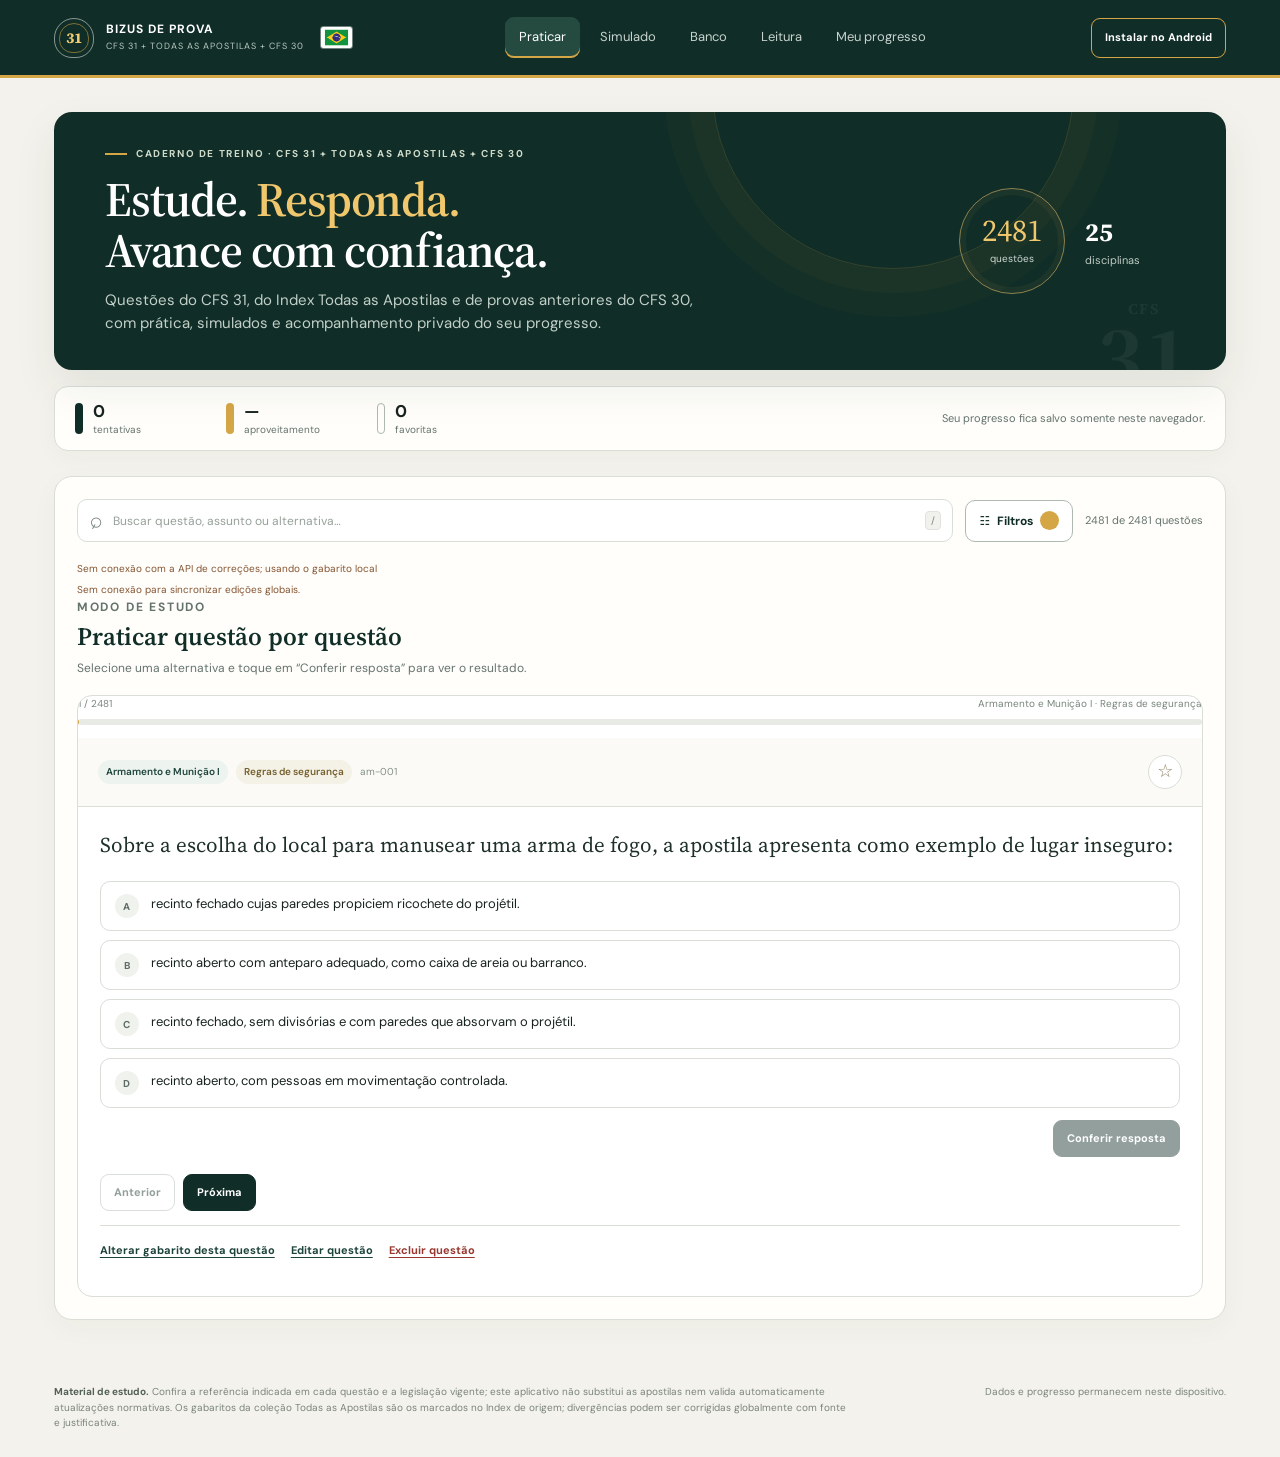
==== commit 1191f252: "Integrar o Index geral ao banco de questões" ====
--- a/index.html
+++ b/index.html
@@ -6,8 +6,8 @@
   <meta name="theme-color" content="#102d27">
   <meta name="application-name" content="Questões Manus — CFS 31">
   <meta name="mobile-web-app-capable" content="yes">
-  <meta name="description" content="Banco interativo de questões do CFS 31 e coleção de provas anteriores do CFS 30.">
-  <title>Banco de Questões — CFS 31 + CFS 30</title>
+  <meta name="description" content="Banco interativo com questões do CFS 31, do Index Todas as Apostilas e provas anteriores do CFS 30.">
+  <title>Banco de Questões — CFS 31 + Todas as Apostilas + CFS 30</title>
   <link rel="manifest" href="manifest.webmanifest">
   <link rel="apple-touch-icon" href="assets/icon-192.png">
   <link rel="icon" type="image/svg+xml" href="assets/cfs31-icon.svg">
@@ -21,7 +21,7 @@
   <header class="topbar">
     <a class="brand" href="#inicio" aria-label="Banco de Questões CFS 31, início">
       <span class="brand-mark"><span>31</span></span>
-      <span class="brand-name"><strong>BIZUS DE PROVA</strong><small>CFS 31 + CFS 30 · BANCO DE QUESTÕES</small></span>
+      <span class="brand-name"><strong>BIZUS DE PROVA</strong><small>CFS 31 + TODAS AS APOSTILAS + CFS 30</small></span>
       <img class="flag" src="assets/brazil-flag.jpg" alt="" width="33" height="23">
     </a>
     <nav class="main-nav" aria-label="Navegação principal">
@@ -37,9 +37,9 @@
   <main id="inicio" class="page-shell">
     <section class="hero" aria-labelledby="hero-title">
       <div class="hero-copy">
-        <p class="eyebrow"><span class="eyebrow-line"></span> CADERNO DE TREINO · CFS 31 + CFS 30</p>
+        <p class="eyebrow"><span class="eyebrow-line"></span> CADERNO DE TREINO · CFS 31 + TODAS AS APOSTILAS + CFS 30</p>
         <h1 id="hero-title">Estude. <em>Responda.</em><br>Avance com confiança.</h1>
-        <p>Questões das apostilas do CFS 31 e provas anteriores do CFS 30, com prática, simulados e acompanhamento privado do seu progresso.</p>
+        <p>Questões do CFS 31, do Index Todas as Apostilas e de provas anteriores do CFS 30, com prática, simulados e acompanhamento privado do seu progresso.</p>
       </div>
       <div class="hero-score" aria-label="Quantidade de questões e disciplinas">
         <div class="hero-score-ring"><span id="hero-total">—</span><small>questões</small></div>
@@ -131,11 +131,8 @@
       <label class="field-label" for="edit-question-prompt">Enunciado</label>
       <textarea id="edit-question-prompt" class="dialog-input" rows="5" maxlength="5000" required></textarea>
       <fieldset class="correction-fieldset">
-        <legend>Quatro alternativas (a ordem e o gabarito permanecem separados)</legend>
-        <label class="field-label" for="edit-question-option-0">Alternativa A</label><textarea id="edit-question-option-0" class="dialog-input" rows="2" maxlength="1500" required></textarea>
-        <label class="field-label" for="edit-question-option-1">Alternativa B</label><textarea id="edit-question-option-1" class="dialog-input" rows="2" maxlength="1500" required></textarea>
-        <label class="field-label" for="edit-question-option-2">Alternativa C</label><textarea id="edit-question-option-2" class="dialog-input" rows="2" maxlength="1500" required></textarea>
-        <label class="field-label" for="edit-question-option-3">Alternativa D</label><textarea id="edit-question-option-3" class="dialog-input" rows="2" maxlength="1500" required></textarea>
+        <legend>Alternativas da questão (a quantidade original será preservada)</legend>
+        <div id="edit-question-options" class="edit-alternative-list"></div>
       </fieldset>
       <label class="field-label" for="edit-question-resolution">Resolução (opcional)</label>
       <textarea id="edit-question-resolution" class="dialog-input" rows="3" maxlength="5000"></textarea>
@@ -185,7 +182,7 @@
   </dialog>
 
   <footer class="site-footer">
-    <p><strong>Material de estudo.</strong> Confira a referência indicada em cada questão e a legislação vigente; este aplicativo não substitui as apostilas nem valida automaticamente atualizações normativas.</p>
+    <p><strong>Material de estudo.</strong> Confira a referência indicada em cada questão e a legislação vigente; este aplicativo não substitui as apostilas nem valida automaticamente atualizações normativas. Os gabaritos da coleção Todas as Apostilas são os marcados no Index de origem; divergências podem ser corrigidas globalmente com fonte e justificativa.</p>
     <span>Dados e progresso permanecem neste dispositivo.</span>
   </footer>
 </body>
--- a/styles.css
+++ b/styles.css
@@ -83,6 +83,7 @@
 .correction-warning{padding:11px;border-left:3px solid var(--amber,#d5a646);background:#faf5e8}
 .dialog-input{width:100%;min-height:42px;padding:10px;border:1px solid #cbd4cd;border-radius:8px;font:14px/1.45 var(--sans,Arial,sans-serif)}
 .correction-fieldset{display:grid;gap:8px;border:1px solid #dfe4dd;border-radius:9px;padding:12px}
+.edit-alternative-list{display:grid;gap:8px}
 .correction-choice{display:grid;grid-template-columns:auto 26px minmax(0,1fr);gap:9px;align-items:start;padding:8px;border-radius:7px;background:#f7f7f2;font-size:12px;line-height:1.5}
 .dialog-actions{display:flex;justify-content:flex-end;flex-wrap:wrap;gap:8px;margin-top:12px}
 .key-history-details{margin-top:18px;padding-top:12px;border-top:1px solid #e3e7e3}
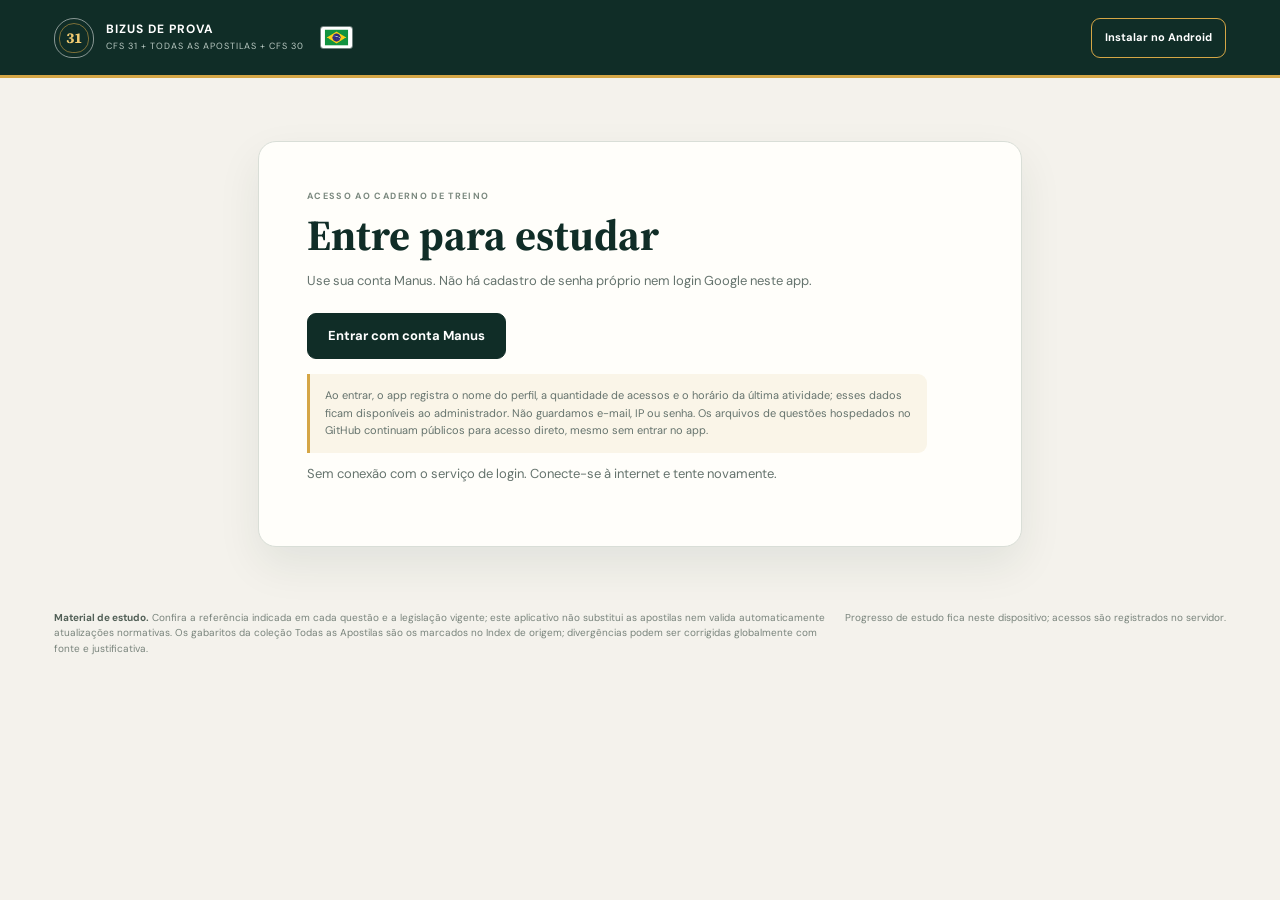
==== commit 89892c13: "Add Manus sign-in and access dashboard" ====
--- a/index.html
+++ b/index.html
@@ -13,8 +13,10 @@
   <link rel="icon" type="image/svg+xml" href="assets/cfs31-icon.svg">
   <link rel="icon" type="image/jpeg" href="assets/brazil-flag.jpg">
   <link rel="stylesheet" href="styles.css">
+  <script defer src="auth-client.js"></script>
   <script defer src="answer-key-client.js"></script>
   <script defer src="question-collaboration.js"></script>
+  <script defer src="access-client.js"></script>
   <script defer src="app.js"></script>
 </head>
 <body>
@@ -24,7 +26,7 @@
       <span class="brand-name"><strong>BIZUS DE PROVA</strong><small>CFS 31 + TODAS AS APOSTILAS + CFS 30</small></span>
       <img class="flag" src="assets/brazil-flag.jpg" alt="" width="33" height="23">
     </a>
-    <nav class="main-nav" aria-label="Navegação principal">
+    <nav class="main-nav" id="main-navigation" aria-label="Navegação principal" hidden>
       <button class="nav-tab is-active" type="button" aria-current="page" data-view="practice">Praticar</button>
       <button class="nav-tab" type="button" data-view="simulado">Simulado</button>
       <button class="nav-tab" type="button" data-view="bank">Banco</button>
@@ -32,9 +34,27 @@
       <button class="nav-tab" type="button" data-view="progress">Meu progresso</button>
     </nav>
     <button class="install-app-button" id="install-app" type="button">Instalar no Android</button>
+    <div class="account-controls" id="account-controls" hidden>
+      <span class="signed-user-name" id="signed-user-name"></span>
+      <span class="active-access-count" id="active-access-count" aria-live="polite">Ativos: —</span>
+      <button class="button account-button" id="admin-access-open" type="button">ADM</button>
+      <button class="button account-button" id="sign-out" type="button">Sair</button>
+    </div>
   </header>
 
-  <main id="inicio" class="page-shell">
+  <section id="login-screen" class="login-screen" aria-labelledby="login-title">
+    <div class="login-card">
+      <p class="eyebrow-dark">ACESSO AO CADERNO DE TREINO</p>
+      <h1 id="login-title">Entre para estudar</h1>
+      <p>Use sua conta Manus. Não há cadastro de senha próprio nem login Google neste app.</p>
+      <button class="button primary login-button" id="manus-login" type="button">Entrar com conta Manus</button>
+      <p class="login-privacy">Ao entrar, o app registra o nome do perfil, a quantidade de acessos e o horário da última atividade; esses dados ficam disponíveis ao administrador. Não guardamos e-mail, IP ou senha. Os arquivos de questões hospedados no GitHub continuam públicos para acesso direto, mesmo sem entrar no app.</p>
+      <p id="auth-status" class="dialog-status" role="status" aria-live="polite"></p>
+    </div>
+  </section>
+
+  <main id="inicio" class="page-shell" hidden>
+    <p id="auth-offline-notice" class="offline-login-notice" role="status" aria-live="polite" hidden></p>
     <section class="hero" aria-labelledby="hero-title">
       <div class="hero-copy">
         <p class="eyebrow"><span class="eyebrow-line"></span> CADERNO DE TREINO · CFS 31 + TODAS AS APOSTILAS + CFS 30</p>
@@ -181,9 +201,38 @@
     </div>
   </dialog>
 
+  <dialog id="admin-access-dialog" class="app-dialog admin-access-dialog" aria-labelledby="admin-access-title">
+    <form id="admin-access-form">
+      <p class="eyebrow-dark">RELATÓRIO RESTRITO</p>
+      <h2 id="admin-access-title">Acessos do aplicativo</h2>
+      <label class="field-label" for="admin-access-pin">PIN do administrador</label>
+      <input id="admin-access-pin" class="dialog-input" type="password" inputmode="numeric" pattern="[0-9]{6}" minlength="6" maxlength="6" autocomplete="off" required>
+      <p id="admin-access-status" class="dialog-status" role="status" aria-live="polite"></p>
+      <div class="dialog-actions">
+        <button class="button" id="admin-access-close" type="button">Fechar</button>
+        <button class="button primary" id="admin-access-submit" type="submit">Consultar relatório</button>
+      </div>
+      <section id="admin-access-report" class="admin-access-report" hidden>
+        <div class="metric-grid">
+          <article class="metric-card"><small>Acessos registrados</small><strong id="access-report-total">0</strong></article>
+          <article class="metric-card"><small>Participantes ativos (5 min)</small><strong id="access-report-active">0</strong></article>
+        </div>
+        <p id="access-report-empty" class="empty-state" hidden>Nenhum acesso foi registrado.</p>
+        <div class="access-table-wrap">
+          <table class="access-table">
+            <thead><tr><th>Nome</th><th>Acessos</th><th>Status</th><th>Último login</th><th>Última atividade</th></tr></thead>
+            <tbody id="access-report-users"></tbody>
+          </table>
+        </div>
+        <p id="access-report-page" class="empty-state" aria-live="polite"></p>
+        <button class="button" id="access-report-load-more" type="button" hidden>Carregar mais participantes</button>
+      </section>
+    </form>
+  </dialog>
+
   <footer class="site-footer">
     <p><strong>Material de estudo.</strong> Confira a referência indicada em cada questão e a legislação vigente; este aplicativo não substitui as apostilas nem valida automaticamente atualizações normativas. Os gabaritos da coleção Todas as Apostilas são os marcados no Index de origem; divergências podem ser corrigidas globalmente com fonte e justificativa.</p>
-    <span>Dados e progresso permanecem neste dispositivo.</span>
+    <span>Progresso de estudo fica neste dispositivo; acessos são registrados no servidor.</span>
   </footer>
 </body>
 </html>
--- a/styles.css
+++ b/styles.css
@@ -107,3 +107,8 @@
   .dialog-actions .button{width:100%}
 }
 @media(prefers-reduced-motion:no-preference){.reader-page{animation:readerPageIn .14s ease-out}@keyframes readerPageIn{from{opacity:.75;transform:translateY(4px)}to{opacity:1;transform:translateY(0)}}}
+
+
+[hidden]{display:none!important}
+.login-screen{max-width:820px;margin:clamp(28px,7vh,70px) auto;padding:0 clamp(14px,4vw,28px)}.login-card{padding:clamp(24px,5vw,48px);border:1px solid var(--line);border-radius:var(--radius);background:var(--white);box-shadow:var(--shadow)}.login-card h1{font-family:var(--serif);font-size:clamp(29px,5vw,43px);line-height:1.12;color:var(--forest);margin:4px 0 12px}.login-card>p:not(.eyebrow-dark){max-width:620px;color:var(--muted);font-size:13px}.login-button{min-height:46px;margin:9px 0 15px;padding:0 20px;font-size:13px}.login-privacy{padding:13px 15px;border-left:3px solid var(--amber);background:#faf5e8;border-radius:0 9px 9px 0;font-size:11px!important;line-height:1.6}.account-controls{display:flex;align-items:center;justify-content:flex-end;gap:8px;flex-wrap:wrap}.signed-user-name{max-width:180px;overflow:hidden;text-overflow:ellipsis;white-space:nowrap;color:#f1f4f1;font-size:11px;font-weight:700}.active-access-count{padding:6px 9px;border:1px solid rgba(213,166,70,.55);border-radius:20px;color:#f6d783;font-size:10px;font-weight:700;white-space:nowrap}.account-button{padding:7px 10px;border-color:rgba(255,255,255,.25);background:rgba(255,255,255,.08);color:#fff}.account-button:hover{background:rgba(255,255,255,.16);border-color:rgba(255,255,255,.45)}.offline-login-notice{padding:10px 13px;border-left:3px solid var(--amber);border-radius:0 8px 8px 0;background:var(--amber-soft);color:#70561d;font-size:12px}.admin-access-dialog{width:min(96vw,960px)}.admin-access-report{margin-top:18px}.admin-access-report .metric-grid{margin-bottom:12px}.access-table-wrap{max-width:100%;overflow:auto;border:1px solid var(--line);border-radius:10px;background:#fff}.access-table{width:100%;border-collapse:collapse;font-size:11px;white-space:nowrap}.access-table th,.access-table td{padding:9px 10px;border-bottom:1px solid var(--line);text-align:left}.access-table th{background:#f4f2ec;color:var(--forest);font-size:10px}.access-table td[data-active="true"]{color:var(--green);font-weight:700}.access-table td[data-active="false"]{color:var(--muted)}
+@media(max-width:680px){.login-screen{margin:20px auto}.login-card{padding:23px 18px}.account-controls{width:100%;justify-content:space-between}.signed-user-name{max-width:125px}.active-access-count{margin-left:auto}.account-button{padding:7px 9px}.access-table{font-size:10px}.access-table th,.access-table td{padding:8px}}
